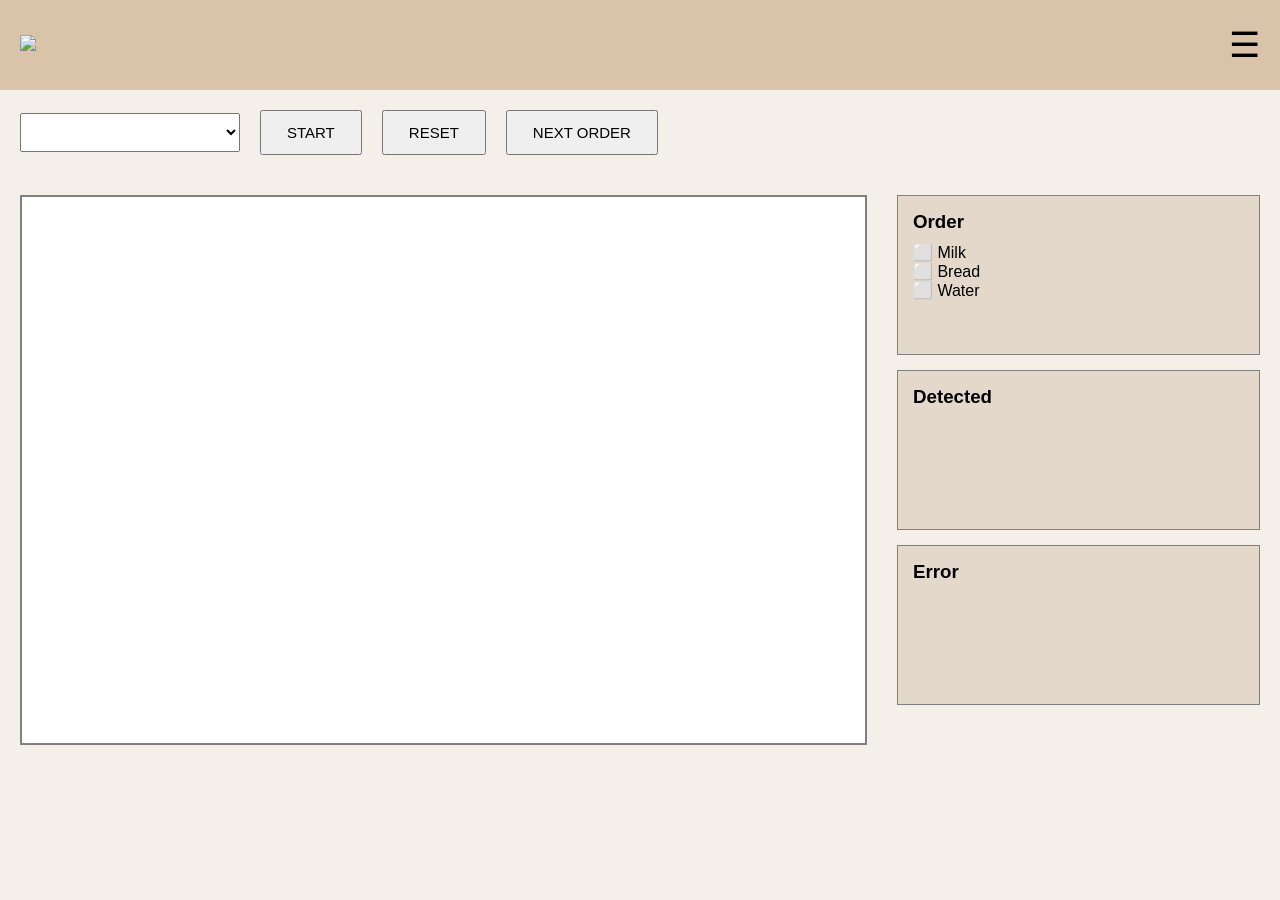
==== frontend/index.html @ b046300c "Initial commit" ====
<!DOCTYPE html>
    <html lang="en">

<head>

    <meta charset="UTF-8">
    <meta name="viewport" content="width=device-width, initial-scale=1.0">

    <title>AI Packing Detection</title>

        <link rel="stylesheet" href="css/style.css">
        <link rel="stylesheet" href="css/header.css">
        <link rel="stylesheet" href="css/layout.css">
        <link rel="stylesheet" href="css/button.css">

    </head>

<body>

<header>

    <div class="logo">

        <img src="assets/logo.png">

    </div>

    <div class="menu">

        ☰

    </div>

</header>


    <section class="toolbar">

    <select id="cameraSelect">

    <option>Select Camera</option>

</select>

    <button id="startBtn">

    START

</button>

    <button id="resetBtn">

    RESET

</button>

    <button id="nextBtn">

    NEXT ORDER

</button>

</section>



<section class="container">

<div class="left-panel">

    <video id="video" autoplay playsinline></video>

</div>

    <div class="right-panel">

    <div class="card">

<h3>Order</h3>

    <ul id="orderList">

</ul>

</div>

    <div class="card">

<h3>Detected</h3>

<ul id="detectedList">

    </ul>

    </div>

        <div class="card">

    <h3>Error</h3>

        <ul id="errorList">

</ul>

    </div>

</div>

</section>


        <script src="js/camera.js"></script>
        <script src="js/order.js"></script>
        <script src="js/detector.js"></script>
        <script src="js/websocket.js"></script>
        <script src="js/app.js"></script>

    </body>

</html>
---- frontend/css/style.css ----
*{

    margin:0;
    padding:0;
    box-sizing:border-box;

}

body{

    background:#F4EFE8;

    font-family:Arial;

}
---- frontend/css/header.css ----
header{

    height:90px;

    background:#D9C4AA;

    display:flex;

    justify-content:space-between;

    align-items:center;

    padding:20px;

}

    .logo img{

    height:70px;

}

    .menu{

    font-size:35px;

    cursor:pointer;

}
---- frontend/css/layout.css ----
.toolbar{

    display:flex;

    gap:20px;

    padding:20px;

    align-items:center;

}

.container{

    display:flex;

    padding:20px;

    gap:30px;

}

.left-panel{

    width:70%;

}

.right-panel{

    width:30%;

    display:flex;

    flex-direction:column;

    gap:15px;

}

video{

    width:100%;

    height:550px;

    border:2px solid gray;

    background:white;

}

.card{

    background:#E4D8CB;

    border:1px solid gray;

    padding:15px;

    min-height:160px;

}

.card ul{

    list-style:none;

    margin-top:10px;

}
---- frontend/css/button.css ----
button{

    padding:12px 25px;

    cursor:pointer;

    font-size:15px;

}

    select{

    padding:10px;

    width:220px;

}
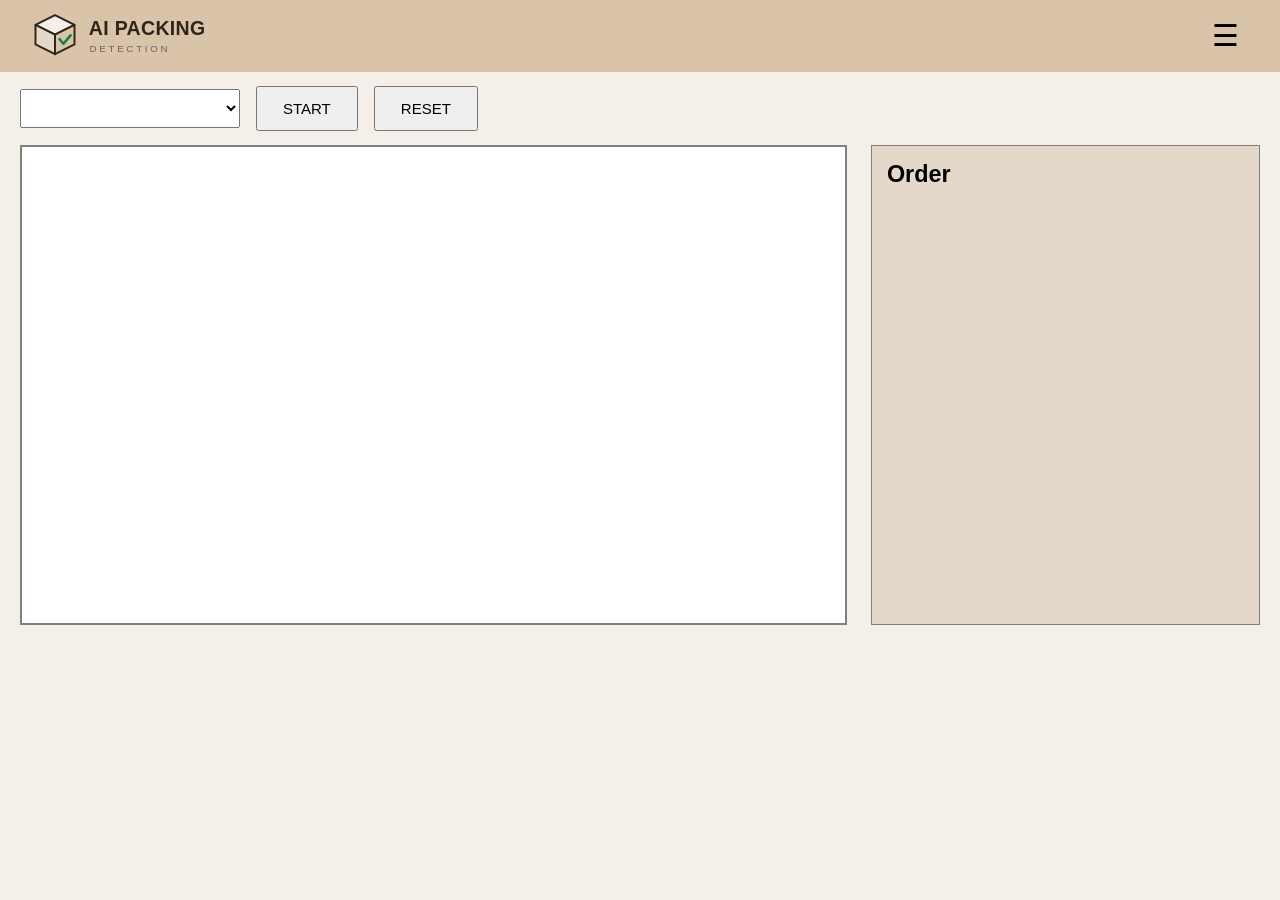
==== commit 5acd6f7a: "Update latest model" ====
--- a/frontend/index.html
+++ b/frontend/index.html
@@ -1,120 +1,46 @@
 <!DOCTYPE html>
-    <html lang="en">
-
+<html lang="th">
 <head>
-
     <meta charset="UTF-8">
     <meta name="viewport" content="width=device-width, initial-scale=1.0">
-
     <title>AI Packing Detection</title>
-
-        <link rel="stylesheet" href="css/style.css">
-        <link rel="stylesheet" href="css/header.css">
-        <link rel="stylesheet" href="css/layout.css">
-        <link rel="stylesheet" href="css/button.css">
-
-    </head>
-
+    <link rel="stylesheet" href="css/style.css">
+    <link rel="stylesheet" href="css/header.css">
+    <link rel="stylesheet" href="css/layout.css">
+    <link rel="stylesheet" href="css/button.css">
+</head>
 <body>
-
-<header>
-
-    <div class="logo">
-
-        <img src="assets/logo.png">
-
-    </div>
-
-    <div class="menu">
-
-        ☰
-
-    </div>
-
-</header>
-
+    <header>
+        <div class="logo"><img src="assets/logo.svg" alt="AI Packing Detection"></div>
+        <button class="menu" id="menuButton" type="button" aria-expanded="false" aria-controls="menuPanel">☰</button>
+        <nav class="menu-panel" id="menuPanel" aria-label="เมนูหลัก" hidden>
+            <a href="history.html">ประวัติสินค้า</a>
+        </nav>
+    </header>
 
     <section class="toolbar">
+        <select id="cameraSelect"><option>Select Camera</option></select>
+        <button id="startBtn">START</button>
+        <button id="resetBtn">RESET</button>
+    </section>
 
-    <select id="cameraSelect">
+    <section class="container">
+        <div class="left-panel"><video id="video" autoplay playsinline></video></div>
+        <div class="right-panel">
+            <div class="card order-card">
+                <h3>Order</h3>
+                <ul id="orderList"></ul>
+                <ul id="unexpectedList" aria-live="polite"></ul>
+            </div>
+        </div>
+    </section>
 
-    <option>Select Camera</option>
-
-</select>
-
-    <button id="startBtn">
-
-    START
-
-</button>
-
-    <button id="resetBtn">
-
-    RESET
-
-</button>
-
-    <button id="nextBtn">
-
-    NEXT ORDER
-
-</button>
-
-</section>
-
-
-
-<section class="container">
-
-<div class="left-panel">
-
-    <video id="video" autoplay playsinline></video>
-
-</div>
-
-    <div class="right-panel">
-
-    <div class="card">
-
-<h3>Order</h3>
-
-    <ul id="orderList">
-
-</ul>
-
-</div>
-
-    <div class="card">
-
-<h3>Detected</h3>
-
-<ul id="detectedList">
-
-    </ul>
-
-    </div>
-
-        <div class="card">
-
-    <h3>Error</h3>
-
-        <ul id="errorList">
-
-</ul>
-
-    </div>
-
-</div>
-
-</section>
-
-
-        <script src="js/camera.js"></script>
-        <script src="js/order.js"></script>
-        <script src="js/detector.js"></script>
-        <script src="js/websocket.js"></script>
-        <script src="js/app.js"></script>
-
-    </body>
-
-</html>+    <script src="js/config.js"></script>
+    <script src="js/camera.js"></script>
+    <script src="js/order.js"></script>
+    <script src="js/detector.js"></script>
+    <script src="js/websocket.js"></script>
+    <script src="js/app.js"></script>
+    <script src="js/navigation.js"></script>
+</body>
+</html>
--- a/frontend/css/style.css
+++ b/frontend/css/style.css
@@ -11,5 +11,9 @@
     background:#F4EFE8;
 
     font-family:Arial;
+    height:100dvh;
+    overflow:hidden;
+    display:flex;
+    flex-direction:column;
 
-}+}
--- a/frontend/css/header.css
+++ b/frontend/css/header.css
@@ -1,6 +1,7 @@
 header{
 
-    height:90px;
+    height:72px;
+    flex:0 0 72px;
 
     background:#D9C4AA;
 
@@ -10,20 +11,54 @@
 
     align-items:center;
 
-    padding:20px;
+    padding:12px 16px;
+    position:relative;
 
 }
 
     .logo img{
 
-    height:70px;
+    height:52px;
 
 }
 
     .menu{
 
-    font-size:35px;
+    font-size:30px;
 
     cursor:pointer;
+    border:0;
+    background:transparent;
+    line-height:1;
 
-}+}
+
+.menu-panel{
+
+    position:absolute;
+    z-index:10;
+    top:calc(100% - 4px);
+    right:16px;
+    min-width:170px;
+    padding:8px;
+    border:1px solid #9C8468;
+    background:#FFFDF9;
+    box-shadow:0 6px 16px rgba(0, 0, 0, .16);
+
+}
+
+.menu-panel a{
+
+    display:block;
+    padding:10px 12px;
+    color:#2F2419;
+    text-decoration:none;
+
+}
+
+.menu-panel a:hover,
+.menu-panel a:focus-visible{
+
+    background:#EDE0D0;
+
+}
--- a/frontend/css/layout.css
+++ b/frontend/css/layout.css
@@ -1,71 +1,124 @@
-.toolbar{
-
-    display:flex;
-
-    gap:20px;
-
-    padding:20px;
-
-    align-items:center;
-
+.toolbar {
+    display: flex;
+    flex: 0 0 67px;
+    align-items: center;
+    gap: 16px;
+    padding: 14px 20px;
 }
 
-.container{
-
-    display:flex;
-
-    padding:20px;
-
-    gap:30px;
-
+.container {
+    display: flex;
+    min-height: 0;
+    flex: 1;
+    gap: 24px;
+    padding: 0 20px 20px;
 }
 
-.left-panel{
-
-    width:70%;
-
+.left-panel {
+    display: flex;
+    width: 68%;
+    justify-content: center;
 }
 
-.right-panel{
-
-    width:30%;
-
-    display:flex;
-
-    flex-direction:column;
-
-    gap:15px;
-
+.right-panel {
+    display: flex;
+    width: 32%;
+    height: min(100%, 480px);
+    flex-direction: column;
+    gap: 15px;
 }
 
-video{
-
-    width:100%;
-
-    height:550px;
-
-    border:2px solid gray;
-
-    background:white;
-
+video {
+    width: 100%;
+    height: min(100%, 480px);
+    max-width: 850px;
+    border: 2px solid gray;
+    background: white;
+    object-fit: cover;
 }
 
-.card{
-
-    background:#E4D8CB;
-
-    border:1px solid gray;
-
-    padding:15px;
-
-    min-height:160px;
-
+.card {
+    min-height: 0;
+    flex: 1;
+    overflow: hidden;
+    padding: 15px;
+    border: 1px solid gray;
+    background: #E4D8CB;
+    font-size: 20px;
 }
 
-.card ul{
+.order-card {
+    display: flex;
+    flex-direction: column;
+}
 
-    list-style:none;
+.card ul {
+    margin-top: 10px;
+    list-style: none;
+}
 
-    margin-top:10px;
+.order-item.pending {
+    color: #6B7280;
+}
 
+.order-item.complete {
+    color: #15803D;
+    font-weight: bold;
+}
+
+.order-status-icon {
+    display: inline-block;
+    width: 1.4em;
+    margin-right: 6px;
+    font-size: 1.1em;
+    font-weight: bold;
+    text-align: center;
+}
+
+.order-item.pending .order-status-icon {
+    color: #B42318;
+}
+
+.order-item.complete .order-status-icon {
+    color: #15803D;
+}
+
+#unexpectedList {
+    margin-top: auto;
+    color: #B42318;
+    font-weight: bold;
+}
+
+@media (max-width: 700px) {
+    body {
+        height: auto;
+        min-height: 100dvh;
+        overflow: auto;
+    }
+
+    .toolbar {
+        flex: none;
+        flex-wrap: wrap;
+        padding: 12px 16px;
+    }
+
+    .container {
+        flex: none;
+        height: auto;
+        flex-direction: column;
+        gap: 16px;
+        padding: 0 16px 16px;
+    }
+
+    .left-panel,
+    .right-panel {
+        width: 100%;
+        height: auto;
+    }
+
+    video {
+        height: auto;
+        max-width: none;
+        aspect-ratio: 16 / 9;
+    }
 }
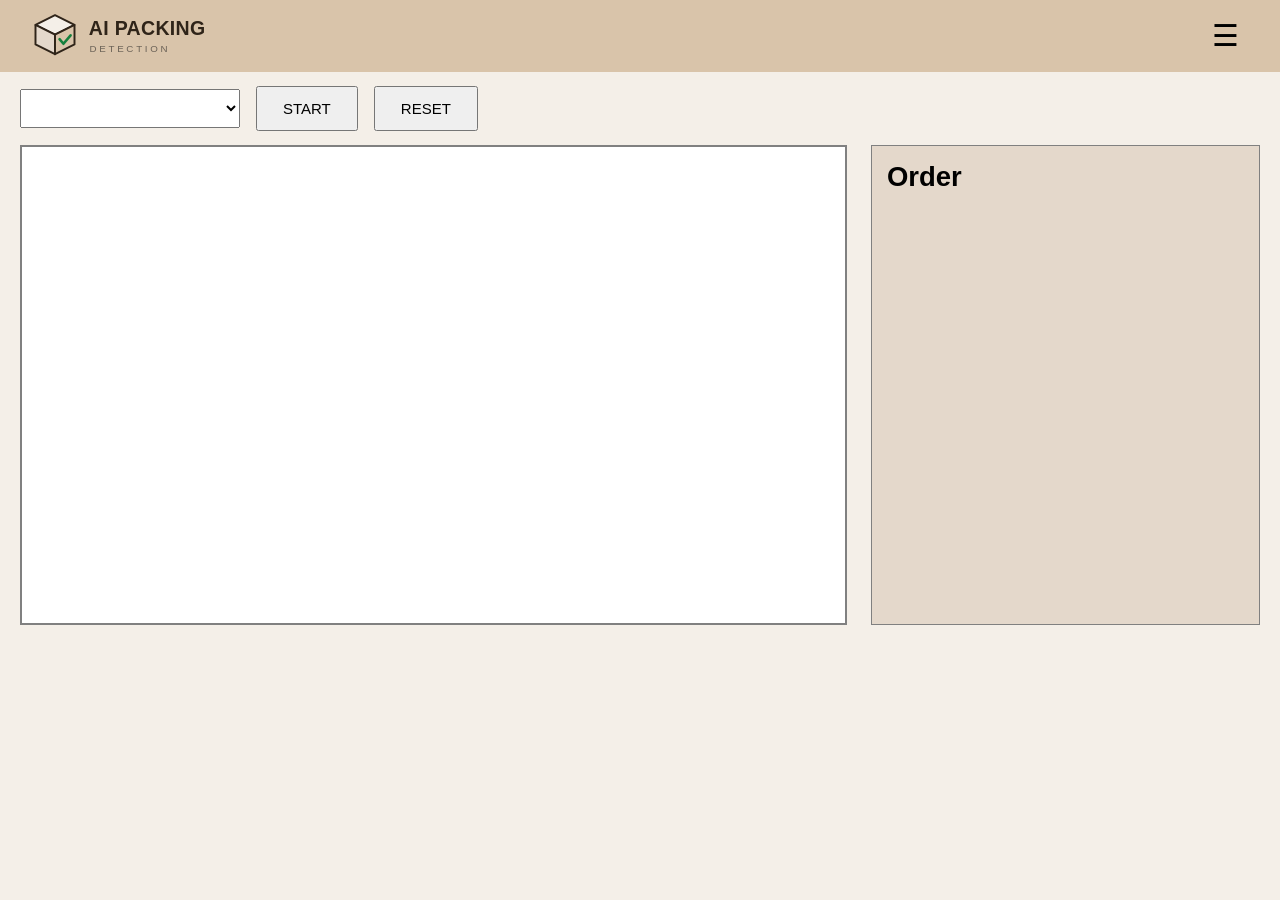
==== commit 67b1375f: "Keep detection active while viewing history" ====
--- a/frontend/index.html
+++ b/frontend/index.html
@@ -8,32 +8,47 @@
     <link rel="stylesheet" href="css/header.css">
     <link rel="stylesheet" href="css/layout.css">
     <link rel="stylesheet" href="css/button.css">
+    <link rel="stylesheet" href="css/history.css">
 </head>
 <body>
     <header>
         <div class="logo"><img src="assets/logo.svg" alt="AI Packing Detection"></div>
         <button class="menu" id="menuButton" type="button" aria-expanded="false" aria-controls="menuPanel">☰</button>
-        <nav class="menu-panel" id="menuPanel" aria-label="เมนูหลัก" hidden>
-            <a href="history.html">ประวัติสินค้า</a>
+        <nav class="menu-panel" id="menuPanel" aria-label="main menu" hidden>
+            <a href="history.html">history</a>
         </nav>
     </header>
 
-    <section class="toolbar">
-        <select id="cameraSelect"><option>Select Camera</option></select>
-        <button id="startBtn">START</button>
-        <button id="resetBtn">RESET</button>
-    </section>
+    <div id="homeView" class="home-view">
+        <section class="toolbar">
+            <select id="cameraSelect"><option>Select Camera</option></select>
+            <button id="startBtn">START</button>
+            <button id="resetBtn">RESET</button>
+        </section>
 
-    <section class="container">
-        <div class="left-panel"><video id="video" autoplay playsinline></video></div>
-        <div class="right-panel">
-            <div class="card order-card">
-                <h3>Order</h3>
-                <ul id="orderList"></ul>
-                <ul id="unexpectedList" aria-live="polite"></ul>
+        <section class="container">
+            <div class="left-panel"><video id="video" autoplay playsinline></video></div>
+            <div class="right-panel">
+                <div class="card order-card">
+                    <h3>Order</h3>
+                    <ul id="orderList"></ul>
+                    <ul id="unexpectedList" aria-live="polite"></ul>
+                </div>
             </div>
+        </section>
+    </div>
+
+    <main id="historyView" class="history-content" hidden>
+        <div class="history-heading">
+            <div>
+                <h1>history</h1>
+                <p>order packed</p>
+            </div>
+            <a class="back-link" href="index.html" aria-label="back to home">back</a>
         </div>
-    </section>
+        <p class="history-message" id="historyMessage" aria-live="polite">loading...</p>
+        <section class="history-list" id="historyList" aria-label="Completed orders"></section>
+    </main>
 
     <script src="js/config.js"></script>
     <script src="js/camera.js"></script>
@@ -41,6 +56,7 @@
     <script src="js/detector.js"></script>
     <script src="js/websocket.js"></script>
     <script src="js/app.js"></script>
+    <script src="js/history.js"></script>
     <script src="js/navigation.js"></script>
 </body>
 </html>
--- a/frontend/css/style.css
+++ b/frontend/css/style.css
@@ -4,6 +4,10 @@
     padding:0;
     box-sizing:border-box;
 
+}
+
+[hidden] {
+    display: none !important;
 }
 
 body{
--- a/frontend/css/layout.css
+++ b/frontend/css/layout.css
@@ -1,3 +1,10 @@
+.home-view {
+    display: flex;
+    min-height: 0;
+    flex: 1;
+    flex-direction: column;
+}
+
 .toolbar {
     display: flex;
     flex: 0 0 67px;
@@ -44,7 +51,7 @@
     padding: 15px;
     border: 1px solid gray;
     background: #E4D8CB;
-    font-size: 20px;
+    font-size: 23.5px;
 }
 
 .order-card {
@@ -121,4 +128,4 @@
         max-width: none;
         aspect-ratio: 16 / 9;
     }
-}+}
--- a/frontend/css/history.css
+++ b/frontend/css/history.css
@@ -0,0 +1,69 @@
+.history-page {
+    height: auto;
+    min-height: 100dvh;
+    overflow: auto;
+    display: block;
+}
+
+.history-content {
+    width: min(960px, calc(100% - 32px));
+    margin: 32px auto;
+}
+
+#historyView {
+    min-height: 0;
+    flex: 1;
+    overflow: auto;
+}
+
+.history-heading {
+    display: flex;
+    align-items: center;
+    justify-content: space-between;
+    gap: 16px;
+    margin-bottom: 20px;
+}
+
+.history-heading h1 { font-size: 1.65rem; }
+
+.history-heading p,
+.history-message { margin-top: 6px; color: #6B6257; }
+
+.back-link {
+    padding: 10px 14px;
+    border: 1px solid #9C8468;
+    color: #2F2419;
+    text-decoration: none;
+}
+
+.history-list { display: grid; gap: 12px; }
+
+.history-card {
+    padding: 16px;
+    border: 1px solid #B8A48E;
+    background: #E4D8CB;
+}
+
+.history-card-header {
+    display: flex;
+    justify-content: space-between;
+    gap: 12px;
+}
+
+.history-card time { color: #6B6257; font-size: .9rem; }
+
+.history-card ul {
+    display: flex;
+    flex-wrap: wrap;
+    gap: 8px 18px;
+    margin-top: 12px;
+    list-style: none;
+}
+
+.history-card li { color: #15803D; }
+
+@media (max-width: 600px) {
+    .history-content { width: min(100% - 24px, 960px); margin: 20px auto; }
+    .history-heading,
+    .history-card-header { align-items: flex-start; flex-direction: column; }
+}
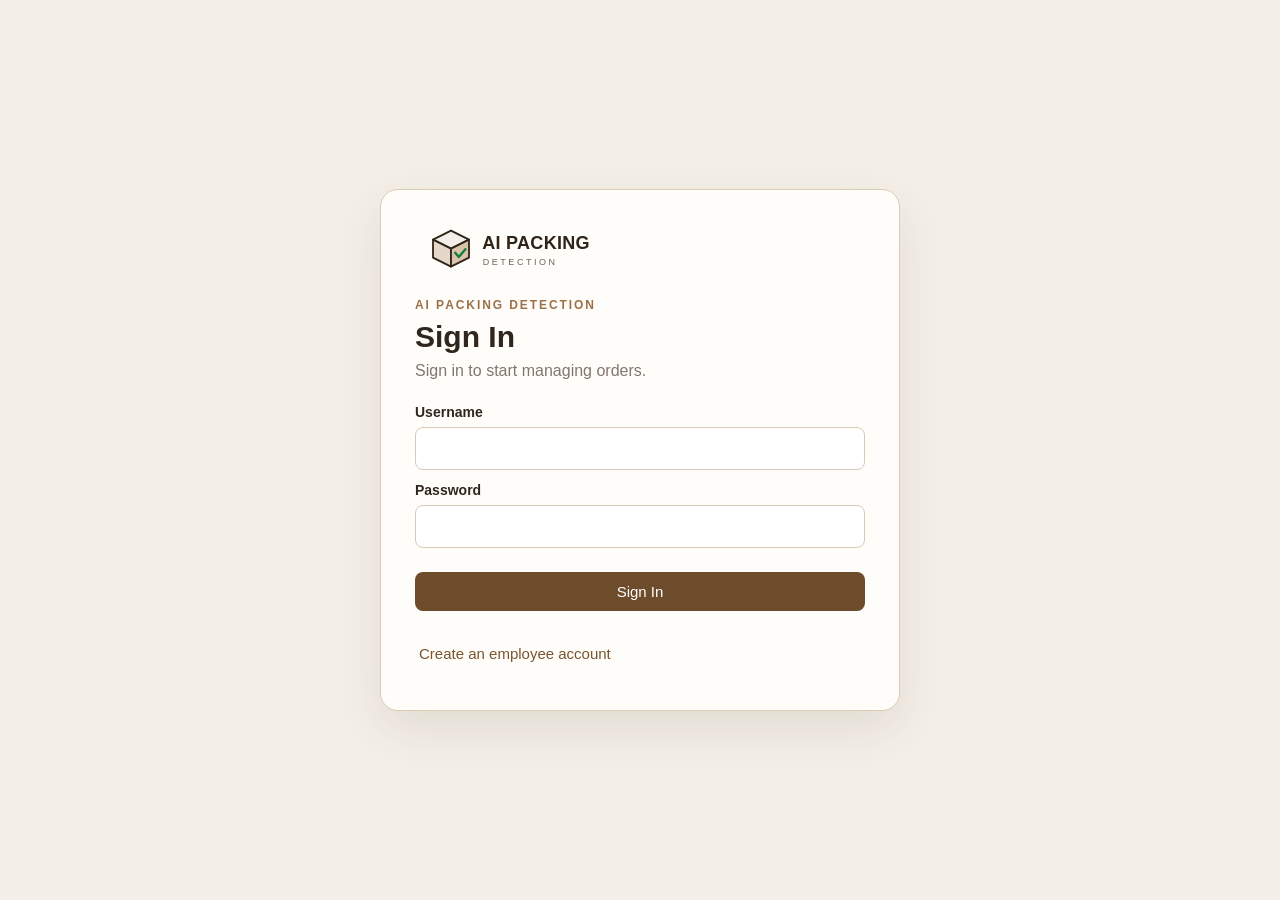
==== commit 5793e046: "Add employee authentication and admin tools" ====
--- a/frontend/index.html
+++ b/frontend/index.html
@@ -1,5 +1,5 @@
 <!DOCTYPE html>
-<html lang="th">
+<html lang="en">
 <head>
     <meta charset="UTF-8">
     <meta name="viewport" content="width=device-width, initial-scale=1.0">
@@ -11,15 +11,32 @@
     <link rel="stylesheet" href="css/history.css">
 </head>
 <body>
-    <header>
+    <main id="authView" class="auth-view">
+        <section class="auth-card"><img src="assets/logo.svg" alt=""><p class="eyebrow">AI PACKING DETECTION</p><h1 id="authTitle">Sign In</h1><p class="muted" id="authSubtitle">Sign in to start managing orders.</p>
+            <form id="loginForm"><label>Username<input name="username" required autocomplete="username"></label><label>Password<input name="password" type="password" required autocomplete="current-password"></label><button class="primary" type="submit">Sign In</button></form>
+            <form id="registerForm" hidden><div class="form-grid"><label>Username<input name="username" required></label><label>Password<input name="password" type="password" minlength="4" required></label><label>Date of Birth<input name="dob" type="date" required></label><label>National ID Number<input name="national_id" required maxlength="20"></label><label>First Name<input name="first_name" required></label><label>Last Name<input name="last_name" required></label></div><button class="primary" type="submit">Register Employee</button></form>
+            <p class="form-message" id="authMessage" aria-live="polite"></p><button class="text-button" id="registerToggle" type="button">Create an employee account</button><button class="text-button" id="loginToggle" type="button" hidden>Back to Sign In</button>
+        </section>
+    </main>
+    <main id="adminView" class="admin-view" hidden><div class="admin-heading"><div><p class="eyebrow">ADMIN CONTROL CENTER</p><h1>Admin Dashboard</h1></div><button class="primary" data-logout>Sign Out</button></div><div id="adminContent"></div></main>
+    <dialog id="editDialog" class="edit-dialog" aria-labelledby="editDialogTitle">
+        <form id="editDialogForm">
+            <div class="dialog-heading"><div><p class="eyebrow">ADMIN EDITOR</p><h2 id="editDialogTitle">Edit</h2></div><button type="button" class="dialog-close" id="closeEditDialog" aria-label="Close">×</button></div>
+            <div id="editDialogBody"></div>
+            <p id="editDialogMessage" class="form-message" aria-live="polite"></p>
+            <div class="dialog-actions"><button type="button" id="cancelEditDialog">Cancel</button><button class="primary" type="submit">Save Changes</button></div>
+        </form>
+    </dialog>
+    <header id="appHeader" hidden>
         <div class="logo"><img src="assets/logo.svg" alt="AI Packing Detection"></div>
         <button class="menu" id="menuButton" type="button" aria-expanded="false" aria-controls="menuPanel">☰</button>
         <nav class="menu-panel" id="menuPanel" aria-label="main menu" hidden>
             <a href="history.html">history</a>
+            <button id="menuLogout" type="button">Sign Out</button>
         </nav>
     </header>
 
-    <div id="homeView" class="home-view">
+    <div id="homeView" class="home-view" hidden>
         <section class="toolbar">
             <select id="cameraSelect"><option>Select Camera</option></select>
             <button id="startBtn">START</button>
@@ -50,13 +67,14 @@
         <section class="history-list" id="historyList" aria-label="Completed orders"></section>
     </main>
 
-    <script src="js/config.js"></script>
-    <script src="js/camera.js"></script>
-    <script src="js/order.js"></script>
-    <script src="js/detector.js"></script>
-    <script src="js/websocket.js"></script>
-    <script src="js/app.js"></script>
-    <script src="js/history.js"></script>
-    <script src="js/navigation.js"></script>
+    <script src="js/config.js?v=2"></script>
+    <script src="js/camera.js?v=2"></script>
+    <script src="js/order.js?v=2"></script>
+    <script src="js/detector.js?v=2"></script>
+    <script src="js/websocket.js?v=2"></script>
+    <script src="js/app.js?v=2"></script>
+    <script src="js/history.js?v=2"></script>
+    <script src="js/navigation.js?v=2"></script>
+    <script src="js/auth.js?v=3"></script>
 </body>
 </html>
--- a/frontend/css/style.css
+++ b/frontend/css/style.css
@@ -21,3 +21,10 @@
     flex-direction:column;
 
 }
+
+.auth-view,.admin-view{position:fixed;inset:0;z-index:30;overflow:auto;background:#F4EFE8;padding:40px 20px;font-family:Arial,sans-serif;color:#30261d}
+.auth-view{display:grid;place-items:center}.auth-card{width:min(100%,520px);padding:34px;background:#fffdf9;border:1px solid #ddcbb5;border-radius:18px;box-shadow:0 18px 50px #513c241c}.auth-card>img{height:48px;margin-bottom:22px}.eyebrow{font-size:12px;letter-spacing:.16em;color:#9a7149;font-weight:700}.auth-card h1,.admin-heading h1{margin:8px 0;font-size:30px}.muted{color:#81776e;margin-bottom:24px}.auth-card label{display:flex;flex-direction:column;gap:7px;font-size:14px;font-weight:600;margin:12px 0}.auth-card input{width:100%;padding:12px;border:1px solid #d8c9b8;border-radius:8px;font-size:15px}.primary,.danger,.order-admin button{border:0;border-radius:8px;padding:11px 16px;cursor:pointer}.primary{background:#6d4c2c;color:white}.auth-card .primary{width:100%;margin-top:12px}.text-button{border:0;background:transparent;color:#78552f;padding:14px 4px;cursor:pointer}.form-message{min-height:20px;color:#a43628;font-size:14px}.form-grid{display:grid;grid-template-columns:1fr 1fr;gap:0 14px}.admin-view{position:relative;inset:auto;z-index:1;flex:1;padding:32px clamp(16px,4vw,56px);height:calc(100dvh - 72px)}.admin-heading{display:flex;justify-content:space-between;align-items:center;margin-bottom:24px}.stats{display:grid;grid-template-columns:repeat(3,1fr);gap:16px;margin-bottom:20px}.stats article,.admin-panel{background:#fffdf9;border:1px solid #e2d4c3;border-radius:12px;padding:18px}.stats b{display:block;font-size:30px;color:#684a2e}.stats span{color:#76695d}.admin-panel{margin-bottom:16px}.admin-panel h2{font-size:19px;margin-bottom:14px}.chart>div{display:flex;align-items:end;gap:16px;min-height:120px}.bar-wrap{display:flex;flex-direction:column;align-items:center;gap:5px}.bar-wrap i{display:block;width:25px;background:#b98c5b;border-radius:5px 5px 0 0}.bar-wrap small{font-size:11px}.table-wrap{overflow:auto}table{width:100%;border-collapse:collapse;font-size:14px}th,td{text-align:left;padding:10px;border-bottom:1px solid #eee3d8}.danger{background:#f5dfdc;color:#9e3228}.order-admin{display:flex;justify-content:space-between;align-items:center;padding:12px 0;border-top:1px solid #eee3d8}.order-admin p{margin-top:4px;color:#71675e}.order-admin button{margin-left:6px;background:#eee2d2;color:#45321e}#menuLogout{display:block;width:100%;padding:10px 12px;border:0;background:transparent;text-align:left;cursor:pointer}#menuLogout:hover{background:#EDE0D0}
+@media(max-width:650px){.form-grid,.stats{grid-template-columns:1fr}.admin-view{height:auto}.order-admin{align-items:flex-start;gap:8px;flex-direction:column}.auth-view{padding:18px}.auth-card{padding:24px}}
+
+.edit-dialog{width:min(620px,calc(100% - 28px));max-height:min(88dvh,780px);margin:auto;padding:0;border:1px solid #ddcbb5;border-radius:16px;background:#fffdf9;color:#30261d;box-shadow:0 24px 80px #21170f45}.edit-dialog::backdrop{background:#241b14a8;backdrop-filter:blur(3px)}.edit-dialog form{padding:24px}.dialog-heading{display:flex;justify-content:space-between;align-items:flex-start;margin-bottom:20px}.dialog-heading h2{margin-top:6px;font-size:24px}.dialog-close{border:0;background:transparent;font-size:28px;line-height:1;cursor:pointer;color:#6e6257}.dialog-current{margin:0 0 16px;color:#71675e}.dialog-fields{display:grid;grid-template-columns:1fr 1fr;gap:8px 14px}.dialog-fields label{display:flex;flex-direction:column;gap:6px;font-weight:600;font-size:14px}.dialog-fields input,.order-edit-row select,.edit-quantity{min-width:0;padding:10px;border:1px solid #d8c9b8;border-radius:7px;background:#fff;font:inherit}.dialog-actions{display:flex;justify-content:flex-end;gap:10px;margin-top:18px}.dialog-actions button,#addOrderItem,.remove-item,.quantity-control button{padding:10px 14px;border:1px solid #d7c6b2;border-radius:8px;background:#f5ede3;color:#443322;cursor:pointer}.dialog-actions .primary{border:0;background:#6d4c2c;color:white}.order-edit-row{display:grid;grid-template-columns:minmax(120px,1fr) 132px auto;align-items:center;gap:9px;margin:10px 0}.quantity-control{display:flex;align-items:center;gap:5px}.quantity-control button{width:34px;height:38px;padding:0;font-size:18px}.edit-quantity{width:54px;text-align:center;padding:8px}.remove-item{padding:9px 10px}.add-item{margin-top:10px}.edit-dialog .form-message{margin:10px 0 0}
+@media(max-width:520px){.dialog-fields{grid-template-columns:1fr}.order-edit-row{grid-template-columns:minmax(90px,1fr) auto}.remove-item{grid-column:2;justify-self:end}.edit-dialog form{padding:18px}}
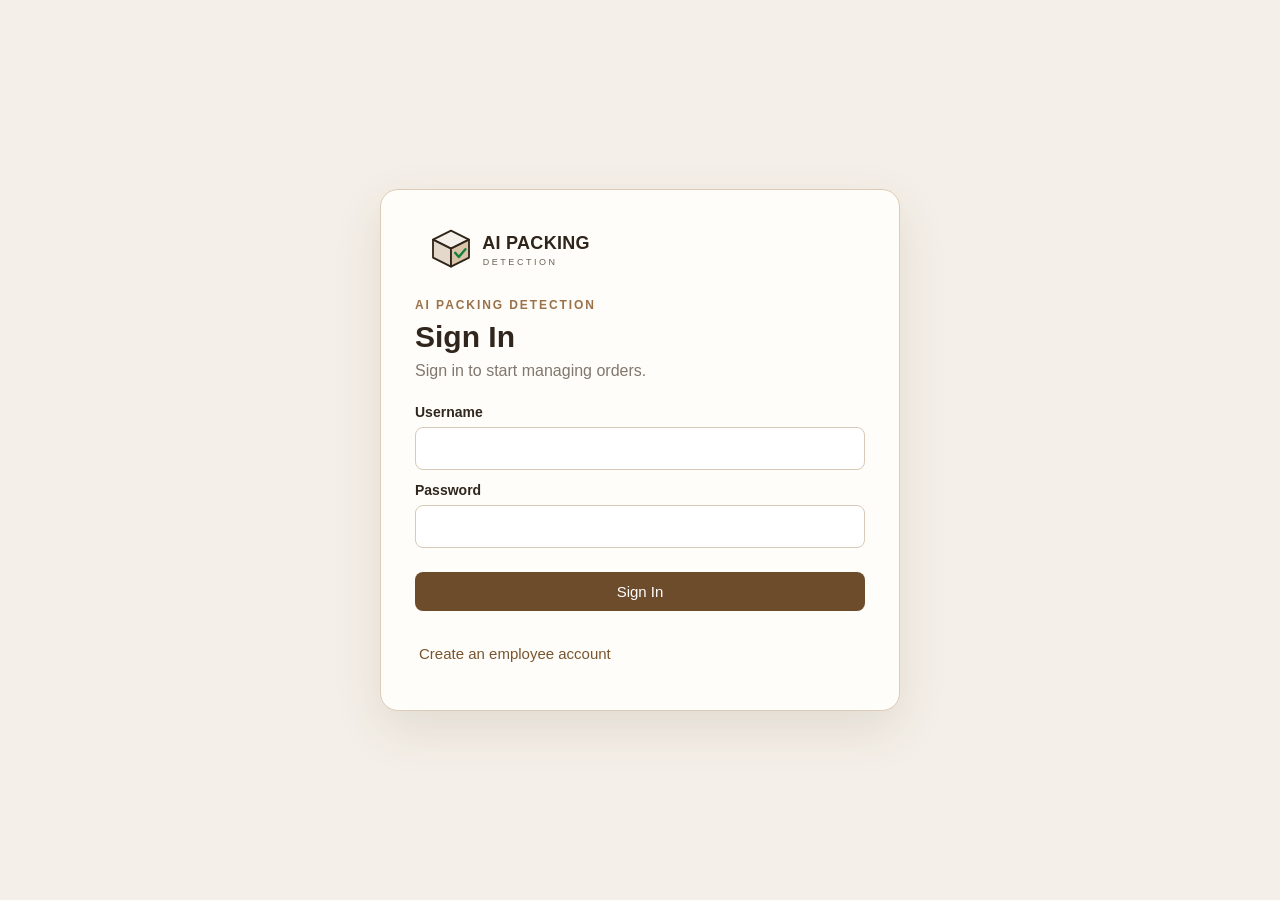
==== commit 493c19e3: "Update employee email and password management" ====
--- a/frontend/index.html
+++ b/frontend/index.html
@@ -14,7 +14,7 @@
     <main id="authView" class="auth-view">
         <section class="auth-card"><img src="assets/logo.svg" alt=""><p class="eyebrow">AI PACKING DETECTION</p><h1 id="authTitle">Sign In</h1><p class="muted" id="authSubtitle">Sign in to start managing orders.</p>
             <form id="loginForm"><label>Username<input name="username" required autocomplete="username"></label><label>Password<input name="password" type="password" required autocomplete="current-password"></label><button class="primary" type="submit">Sign In</button></form>
-            <form id="registerForm" hidden><div class="form-grid"><label>Username<input name="username" required></label><label>Password<input name="password" type="password" minlength="4" required></label><label>Date of Birth<input name="dob" type="date" required></label><label>National ID Number<input name="national_id" required maxlength="20"></label><label>First Name<input name="first_name" required></label><label>Last Name<input name="last_name" required></label></div><button class="primary" type="submit">Register Employee</button></form>
+            <form id="registerForm" hidden><div class="form-grid"><label>Username<input name="username" required></label><label>Password<input name="password" type="password" minlength="4" required></label><label>Date of Birth<input name="dob" type="date" required></label><label>Email<input name="email" type="email" autocomplete="email" required></label><label>First Name<input name="first_name" required></label><label>Last Name<input name="last_name" required></label></div><button class="primary" type="submit">Register Employee</button></form>
             <p class="form-message" id="authMessage" aria-live="polite"></p><button class="text-button" id="registerToggle" type="button">Create an employee account</button><button class="text-button" id="loginToggle" type="button" hidden>Back to Sign In</button>
         </section>
     </main>
@@ -75,6 +75,6 @@
     <script src="js/app.js?v=2"></script>
     <script src="js/history.js?v=2"></script>
     <script src="js/navigation.js?v=2"></script>
-    <script src="js/auth.js?v=3"></script>
+    <script src="js/auth.js?v=5"></script>
 </body>
 </html>
